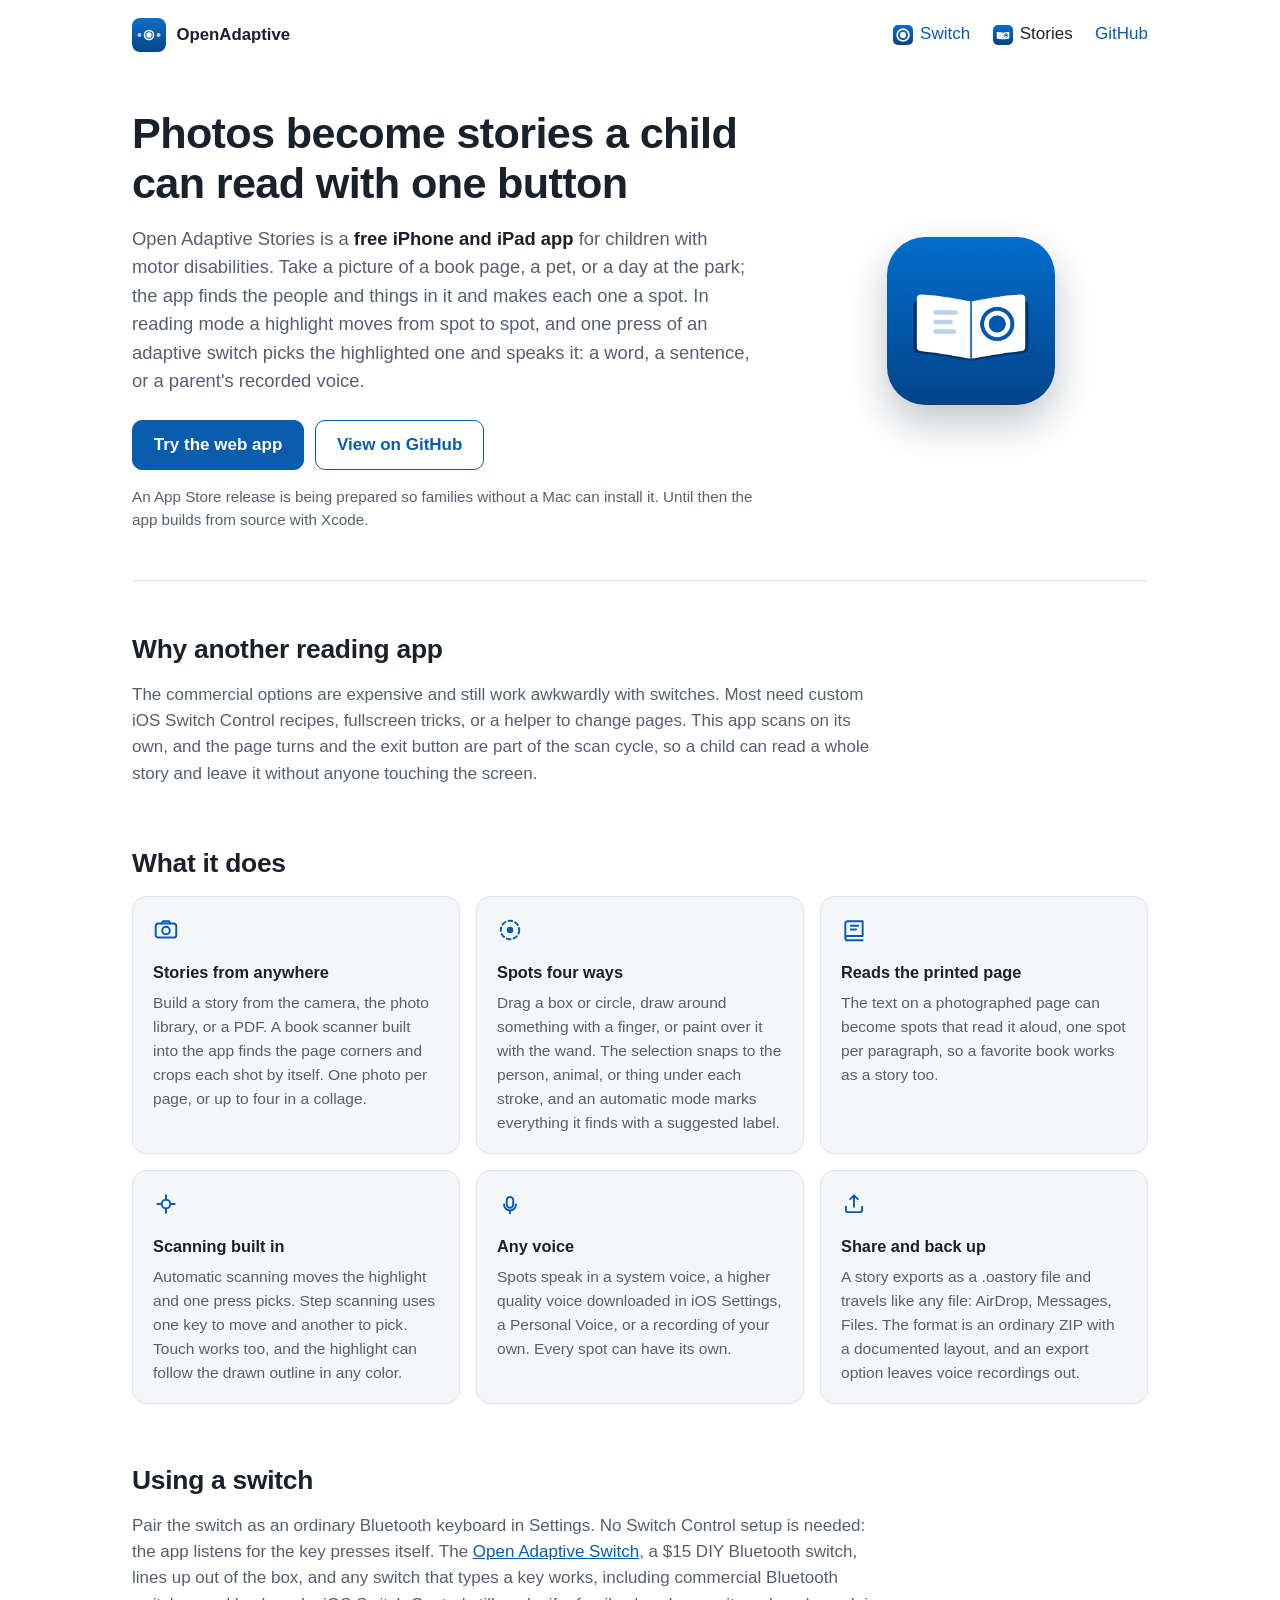
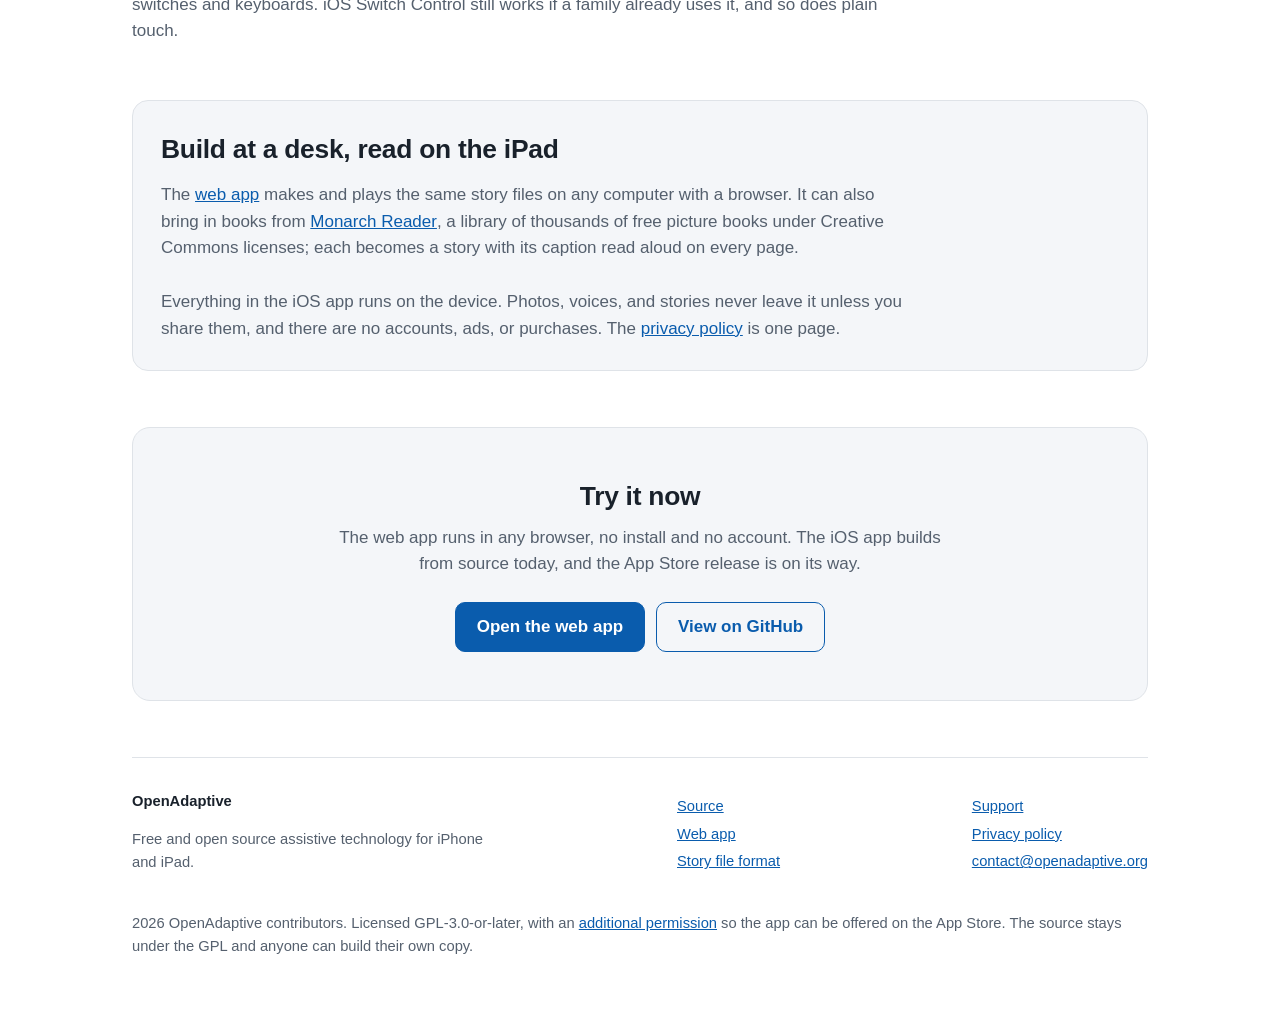
==== stories/index.html @ c59f686b "Open Adaptive site: home, switch and stories pages, hosted web app, privacy and support" ====
<!DOCTYPE html>
<html lang="en">
<head>
<meta charset="utf-8">
<meta name="viewport" content="width=device-width, initial-scale=1">
<title>Open Adaptive Stories: photos become stories a child can read with one button</title>
<meta name="description" content="Open Adaptive Stories is a free iPhone and iPad app that turns photos into stories a child with a motor disability can read on their own with an adaptive switch. A web app builds and plays the same stories in any browser.">
<link rel="canonical" href="https://openadaptive.org/stories/">
<link rel="stylesheet" href="/assets/site.css">
<link rel="icon" type="image/png" sizes="32x32" href="/assets/favicon-32.png">
<link rel="icon" type="image/svg+xml" href="/assets/logo.svg">
<link rel="apple-touch-icon" href="/assets/apple-touch-icon.png">
<meta property="og:type" content="website">
<meta property="og:site_name" content="OpenAdaptive">
<meta property="og:title" content="Open Adaptive Stories: photos become stories a child can read with one button">
<meta property="og:description" content="A free iPhone and iPad app that turns photos into stories a child with a motor disability can read on their own with an adaptive switch.">
<meta property="og:url" content="https://openadaptive.org/stories/">
<meta property="og:image" content="https://openadaptive.org/assets/og-image.png">
<meta name="twitter:card" content="summary_large_image">
<meta name="twitter:title" content="Open Adaptive Stories: photos become stories a child can read with one button">
<meta name="twitter:description" content="A free iPhone and iPad app that turns photos into stories a child with a motor disability can read on their own with an adaptive switch.">
<meta name="twitter:image" content="https://openadaptive.org/assets/og-image.png">
</head>
<body>
<a class="skip" href="#main">Skip to content</a>

<div class="shell">
  <header class="top">
    <img src="/assets/logo.svg" alt="" width="34" height="34">
    <a class="name" href="/">OpenAdaptive</a>
    <nav aria-label="Main">
      <a href="/switch/"><img src="/assets/switch-icon.png" alt="" width="20" height="20">Switch</a>
      <a href="/stories/" aria-current="page"><img src="/assets/stories-icon.png" alt="" width="20" height="20">Stories</a>
      <a href="https://github.com/mikavj/open-adaptive-stories">GitHub</a>
    </nav>
  </header>

  <main id="main">
    <div class="hero split">
      <div>
        <h1>Photos become stories a child can read with one button</h1>
        <p class="lede">Open Adaptive Stories is a <strong>free iPhone and
        iPad app</strong> for children with motor disabilities. Take a
        picture of a book page, a pet, or a day at the park; the app finds
        the people and things in it and makes each one a spot. In reading
        mode a highlight moves from spot to spot, and one press of an
        adaptive switch picks the highlighted one and speaks it: a word, a
        sentence, or a parent's recorded voice.</p>
        <div class="actions">
          <a class="btn" href="/stories/app/">Try the web app</a>
          <a class="btn ghost" href="https://github.com/mikavj/open-adaptive-stories">View on GitHub</a>
        </div>
        <p class="soon">An App Store release is being prepared so families
        without a Mac can install it. Until then the app builds from
        source with Xcode.</p>
      </div>
      <div>
        <img class="hero-icon" src="/assets/stories-icon.png" alt="The Open Adaptive Stories app icon, an open book with text lines on one page and a ring shaped spot on the other" width="168" height="168">
      </div>
    </div>

    <section aria-labelledby="why">
      <h2 id="why">Why another reading app</h2>
      <p class="sect-lede">The commercial options are expensive and still
      work awkwardly with switches. Most need custom iOS Switch Control
      recipes, fullscreen tricks, or a helper to change pages. This app
      scans on its own, and the page turns and the exit button are part of
      the scan cycle, so a child can read a whole story and leave it
      without anyone touching the screen.</p>
    </section>

    <section aria-labelledby="features">
      <h2 id="features">What it does</h2>
      <div class="features">
        <div class="feature">
          <svg width="26" height="26" viewBox="0 0 24 24" fill="none" stroke="currentColor" stroke-width="1.8" stroke-linecap="round" stroke-linejoin="round" aria-hidden="true"><rect x="2.5" y="6" width="19" height="13" rx="2.5"/><circle cx="12" cy="12.5" r="3.5"/><path d="M8 6l1.2-2h5.6L16 6"/></svg>
          <h3>Stories from anywhere</h3>
          <p>Build a story from the camera, the photo library, or a PDF.
          A book scanner built into the app finds the page corners and
          crops each shot by itself. One photo per page, or up to four in
          a collage.</p>
        </div>
        <div class="feature">
          <svg width="26" height="26" viewBox="0 0 24 24" fill="none" stroke="currentColor" stroke-width="1.8" stroke-linecap="round" stroke-linejoin="round" aria-hidden="true"><circle cx="12" cy="12" r="8.5" stroke-dasharray="3.4 3"/><circle cx="12" cy="12" r="3" fill="currentColor" stroke="none"/></svg>
          <h3>Spots four ways</h3>
          <p>Drag a box or circle, draw around something with a finger, or
          paint over it with the wand. The selection snaps to the person,
          animal, or thing under each stroke, and an automatic mode marks
          everything it finds with a suggested label.</p>
        </div>
        <div class="feature">
          <svg width="26" height="26" viewBox="0 0 24 24" fill="none" stroke="currentColor" stroke-width="1.8" stroke-linecap="round" stroke-linejoin="round" aria-hidden="true"><path d="M4 19.5V6a2 2 0 0 1 2-2h14v13.5H6a2 2 0 0 0-2 2zm0 0a2 2 0 0 0 2 2h14"/><path d="M9 8h7M9 11.5h5"/></svg>
          <h3>Reads the printed page</h3>
          <p>The text on a photographed page can become spots that read it
          aloud, one spot per paragraph, so a favorite book works as a
          story too.</p>
        </div>
        <div class="feature">
          <svg width="26" height="26" viewBox="0 0 24 24" fill="none" stroke="currentColor" stroke-width="1.8" stroke-linecap="round" stroke-linejoin="round" aria-hidden="true"><path d="M12 4v3M12 17v3M4 12h3M17 12h3"/><circle cx="12" cy="12" r="4"/></svg>
          <h3>Scanning built in</h3>
          <p>Automatic scanning moves the highlight and one press picks.
          Step scanning uses one key to move and another to pick. Touch
          works too, and the highlight can follow the drawn outline in any
          color.</p>
        </div>
        <div class="feature">
          <svg width="26" height="26" viewBox="0 0 24 24" fill="none" stroke="currentColor" stroke-width="1.8" stroke-linecap="round" stroke-linejoin="round" aria-hidden="true"><path d="M12 5.5a3 3 0 0 1 3 3v4a3 3 0 0 1-6 0v-4a3 3 0 0 1 3-3z"/><path d="M6.5 12.5a5.5 5.5 0 0 0 11 0M12 18v2.5"/></svg>
          <h3>Any voice</h3>
          <p>Spots speak in a system voice, a higher quality voice
          downloaded in iOS Settings, a Personal Voice, or a recording of
          your own. Every spot can have its own.</p>
        </div>
        <div class="feature">
          <svg width="26" height="26" viewBox="0 0 24 24" fill="none" stroke="currentColor" stroke-width="1.8" stroke-linecap="round" stroke-linejoin="round" aria-hidden="true"><path d="M12 14.5V4M12 4l-3.5 3.5M12 4l3.5 3.5"/><path d="M4.5 14.5v3a2 2 0 0 0 2 2h11a2 2 0 0 0 2-2v-3"/></svg>
          <h3>Share and back up</h3>
          <p>A story exports as a .oastory file and travels like any file:
          AirDrop, Messages, Files. The format is an ordinary ZIP with a
          documented layout, and an export option leaves voice recordings
          out.</p>
        </div>
      </div>
    </section>

    <section aria-labelledby="switch">
      <h2 id="switch">Using a switch</h2>
      <p class="sect-lede">Pair the switch as an ordinary Bluetooth
      keyboard in Settings. No Switch Control setup is needed: the app
      listens for the key presses itself. The
      <a href="/switch/">Open Adaptive Switch</a>, a $15 DIY Bluetooth
      switch, lines up out of the box, and any switch that types a key
      works, including commercial Bluetooth switches and keyboards. iOS
      Switch Control still works if a family already uses it, and so does
      plain touch.</p>
    </section>

    <section aria-labelledby="webapp">
      <div class="quiet">
        <h2 id="webapp">Build at a desk, read on the iPad</h2>
        <p class="sect-lede">The <a href="/stories/app/">web app</a> makes
        and plays the same story files on any computer with a browser. It
        can also bring in books from
        <a href="https://monarchreader.com">Monarch Reader</a>, a library
        of thousands of free picture books under Creative Commons
        licenses; each becomes a story with its caption read aloud on
        every page.</p>
        <p class="sect-lede" style="margin-bottom:0">Everything in the iOS
        app runs on the device. Photos, voices, and stories never leave it
        unless you share them, and there are no accounts, ads, or
        purchases. The <a href="/stories/privacy/">privacy policy</a> is
        one page.</p>
      </div>
    </section>

    <section class="cta" aria-labelledby="start">
      <h2 id="start">Try it now</h2>
      <p>The web app runs in any browser, no install and no account. The
      iOS app builds from source today, and the App Store release is on
      its way.</p>
      <div class="actions" style="justify-content:center">
        <a class="btn" href="/stories/app/">Open the web app</a>
        <a class="btn ghost" href="https://github.com/mikavj/open-adaptive-stories">View on GitHub</a>
      </div>
    </section>
  </main>

  <footer>
    <div class="cols">
      <div>
        <strong style="color:var(--fg)">OpenAdaptive</strong>
        <p style="max-width:24em">Free and open source assistive technology
        for iPhone and iPad.</p>
      </div>
      <ul>
        <li><a href="https://github.com/mikavj/open-adaptive-stories">Source</a></li>
        <li><a href="/stories/app/">Web app</a></li>
        <li><a href="https://github.com/mikavj/open-adaptive-stories/blob/main/docs/format.md">Story file format</a></li>
      </ul>
      <ul>
        <li><a href="/stories/support/">Support</a></li>
        <li><a href="/stories/privacy/">Privacy policy</a></li>
        <li><a href="mailto:contact@openadaptive.org">contact@openadaptive.org</a></li>
      </ul>
    </div>
    <p class="fine">2026 OpenAdaptive contributors. Licensed
    GPL-3.0-or-later, with an
    <a href="https://github.com/mikavj/open-adaptive-stories/blob/main/APP-STORE-EXCEPTION.txt">additional
    permission</a> so the app can be offered on the App Store. The source
    stays under the GPL and anyone can build their own copy.</p>
  </footer>
</div>

</body>
</html>
---- assets/site.css ----
:root {
  --bg: #ffffff; --fg: #19212b; --muted: #55606e;
  --accent: #0a5cad; --accent-fg: #ffffff;
  --card: #f4f6f9; --line: #dfe3e8; --frame: #10151c;
}
@media (prefers-color-scheme: dark) {
  :root {
    --bg: #14171a; --fg: #e8eaed; --muted: #9aa4b0;
    --accent: #4d9fe8; --accent-fg: #0d1117;
    --card: #1d2126; --line: #32383f; --frame: #000000;
  }
}
* { box-sizing: border-box; }
html { scroll-behavior: smooth; }
@media (prefers-reduced-motion: reduce) { html { scroll-behavior: auto; } }
body {
  margin: 0; background: var(--bg); color: var(--fg);
  font-family: -apple-system, BlinkMacSystemFont, "Segoe UI", Roboto, "Helvetica Neue", sans-serif;
  font-size: 17px; line-height: 1.55;
  -webkit-font-smoothing: antialiased;
}
.shell { max-width: 66rem; margin: 0 auto; padding: 0 1.25rem; }
.shell.narrow { max-width: 46rem; }
a { color: var(--accent); }
a:focus-visible, button:focus-visible, summary:focus-visible {
  outline: 3px solid var(--accent); outline-offset: 2px; border-radius: 4px;
}
.skip {
  position: absolute; left: -999px; top: 0; background: var(--accent);
  color: var(--accent-fg); padding: 0.5rem 1rem; z-index: 10;
}
.skip:focus { left: 0; }

.top { display: flex; align-items: center; gap: 0.65rem; padding: 1.1rem 0; flex-wrap: wrap; }
.top img { width: 34px; height: 34px; border-radius: 8px; }
.top .name { font-weight: 650; font-size: 1.05rem; color: var(--fg); text-decoration: none; }
.top nav { margin-left: auto; display: flex; align-items: center; gap: 1.4rem; }
.top nav a {
  text-decoration: none; font-weight: 500;
  display: inline-flex; align-items: center; gap: 0.45rem;
}
.top nav a img { width: 20px; height: 20px; border-radius: 5px; flex: none; }
.top nav a[aria-current="page"] { color: var(--fg); }

.hero { padding: 2.5rem 0 3rem; border-bottom: 1px solid var(--line); margin-bottom: 3rem; }
.hero.split { display: grid; grid-template-columns: 7fr 4fr; gap: 2.5rem; align-items: center; }
h1 { font-size: clamp(1.9rem, 4.5vw, 2.7rem); line-height: 1.15; margin: 0 0 1rem; letter-spacing: -0.015em; }
.lede { font-size: 1.15rem; color: var(--muted); margin: 0 0 1.5rem; max-width: 36em; }
.lede strong { color: var(--fg); font-weight: 600; }
.actions { display: flex; flex-wrap: wrap; gap: 0.7rem; align-items: center; }
.btn {
  display: inline-block; padding: 0.7rem 1.3rem; border-radius: 10px;
  border: 1.5px solid var(--accent); background: var(--accent);
  color: var(--accent-fg); text-decoration: none; font-weight: 600;
}
.btn.ghost { background: transparent; color: var(--accent); }
.soon { margin: 0.9rem 0 0; font-size: 0.95rem; color: var(--muted); }

.hero-icon { width: 168px; height: 168px; border-radius: 38px; box-shadow: 0 18px 40px rgba(10, 25, 45, 0.25); margin: 0 auto; display: block; }
.hero-photo {
  display: block; width: 100%; max-width: 380px; height: auto; margin: 0 auto;
  filter: drop-shadow(0 22px 26px rgba(5, 30, 70, 0.35));
}

section { margin: 0 0 3.5rem; }
h2 { font-size: 1.65rem; letter-spacing: -0.01em; margin: 0 0 0.75rem; }
h3 { font-size: 1.15rem; margin: 0 0 0.35rem; }
.sect-lede { color: var(--muted); max-width: 44em; margin: 0 0 1.75rem; }
.sect-lede a { font-weight: 500; }
.links { color: var(--muted); margin: 0 0 1.75rem; padding-left: 1.2rem; }
.links li { margin: 0.4rem 0; }
.links a { font-weight: 500; }

.apps { display: grid; grid-template-columns: repeat(auto-fit, minmax(19rem, 1fr)); gap: 1.25rem; }
.app-card {
  background: var(--card); border: 1px solid var(--line); border-radius: 18px;
  padding: 1.6rem; display: flex; flex-direction: column; gap: 0.4rem;
}
.app-card img { width: 64px; height: 64px; border-radius: 14px; margin-bottom: 0.6rem; }
.app-card h3 { font-size: 1.25rem; }
.app-card p { margin: 0 0 0.9rem; color: var(--muted); }
.app-card .actions { margin-top: auto; }
.app-card .btn { padding: 0.55rem 1.05rem; font-size: 0.97rem; }

.features { display: grid; grid-template-columns: repeat(auto-fit, minmax(16rem, 1fr)); gap: 1rem; }
.feature { background: var(--card); border: 1px solid var(--line); border-radius: 14px; padding: 1.25rem 1.25rem 1.1rem; }
.feature svg { color: var(--accent); margin-bottom: 0.55rem; }
.feature h3 { font-size: 1.02rem; margin: 0 0 0.35rem; }
.feature p { margin: 0; color: var(--muted); font-size: 0.97rem; }

.quiet { background: var(--card); border: 1px solid var(--line); border-radius: 16px; padding: 1.75rem; }
.quiet p:last-child { margin-bottom: 0; }

.contact { background: var(--card); border: 1px solid var(--line); border-radius: 16px; padding: 1.5rem 1.5rem 1.4rem; }
.contact p { color: var(--muted); }
.contact .btn { margin: 0.4rem 0.4rem 0.2rem 0; }

.faq details { border-bottom: 1px solid var(--line); padding: 0.35rem 0; }
.faq summary {
  cursor: pointer; font-weight: 600; padding: 0.55rem 0; list-style: none;
  display: flex; justify-content: space-between; align-items: center; gap: 1rem;
}
.faq summary::-webkit-details-marker { display: none; }
.faq summary::after { content: "+"; color: var(--accent); font-size: 1.3rem; font-weight: 400; flex: none; }
.faq details[open] summary::after { content: "\2212"; }
.faq details p, .faq details li { color: var(--muted); max-width: 46em; }
.faq details p { margin: 0 0 0.9rem; }
.faq details ul { margin: 0 0 0.9rem; padding-left: 1.2rem; }

.cta { text-align: center; padding: 3rem 1.5rem; background: var(--card); border: 1px solid var(--line); border-radius: 18px; }
.cta h2 { margin-bottom: 0.5rem; }
.cta p { color: var(--muted); margin: 0 auto 1.5rem; max-width: 36em; }

.page-title { font-size: 2rem; letter-spacing: -0.015em; margin: 1.75rem 0 0.35rem; }
.date { color: var(--muted); margin: 0 0 1.5rem; }
main.doc h2 { font-size: 1.25rem; margin: 2rem 0 0.5rem; }
main.doc p { margin: 0.6rem 0; }

footer { border-top: 1px solid var(--line); margin-top: 3.5rem; padding: 2rem 0 2.5rem; color: var(--muted); font-size: 0.92rem; }
footer .cols { display: flex; flex-wrap: wrap; gap: 1rem 3rem; justify-content: space-between; align-items: flex-start; }
footer ul { list-style: none; margin: 0; padding: 0; }
footer li { margin: 0.3rem 0; }
footer .fine { margin-top: 1.5rem; }

@media (max-width: 760px) {
  .hero.split { grid-template-columns: 1fr; gap: 2rem; }
  .hero-icon { width: 128px; height: 128px; border-radius: 29px; }
}
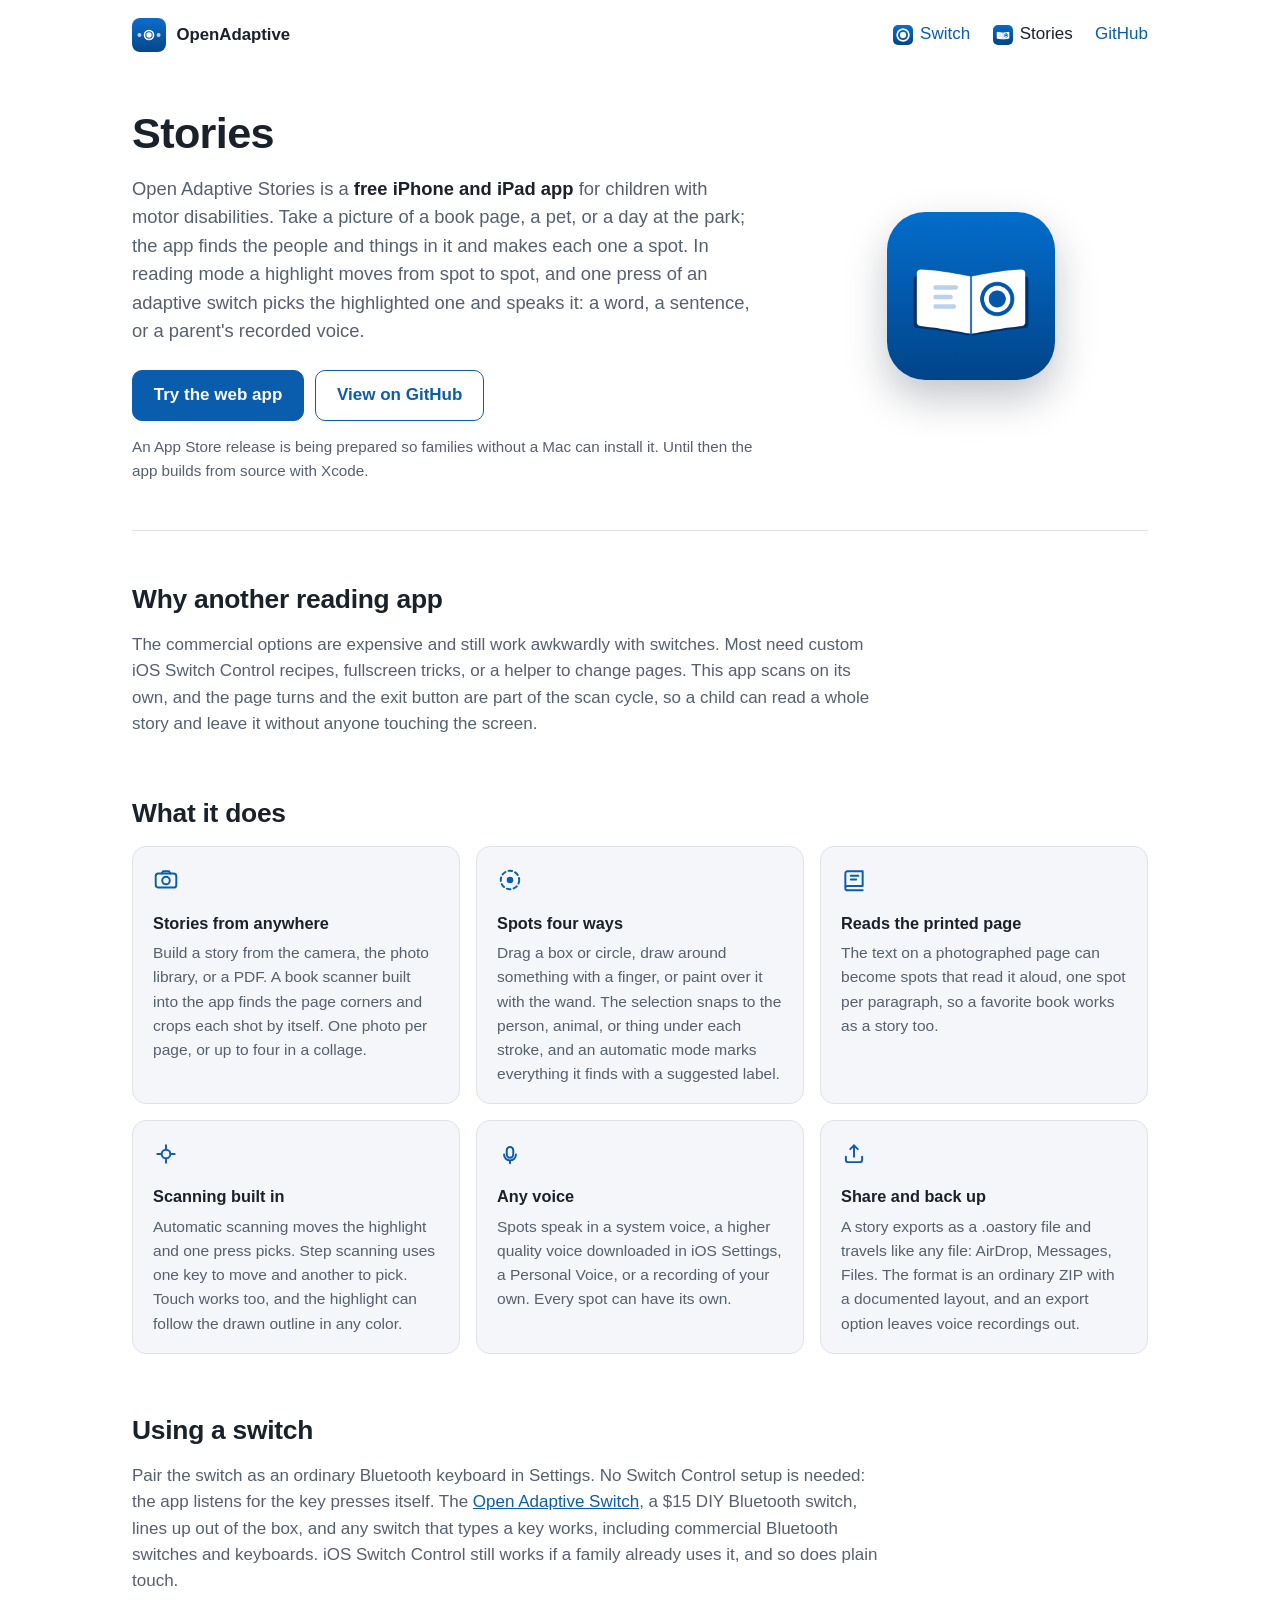
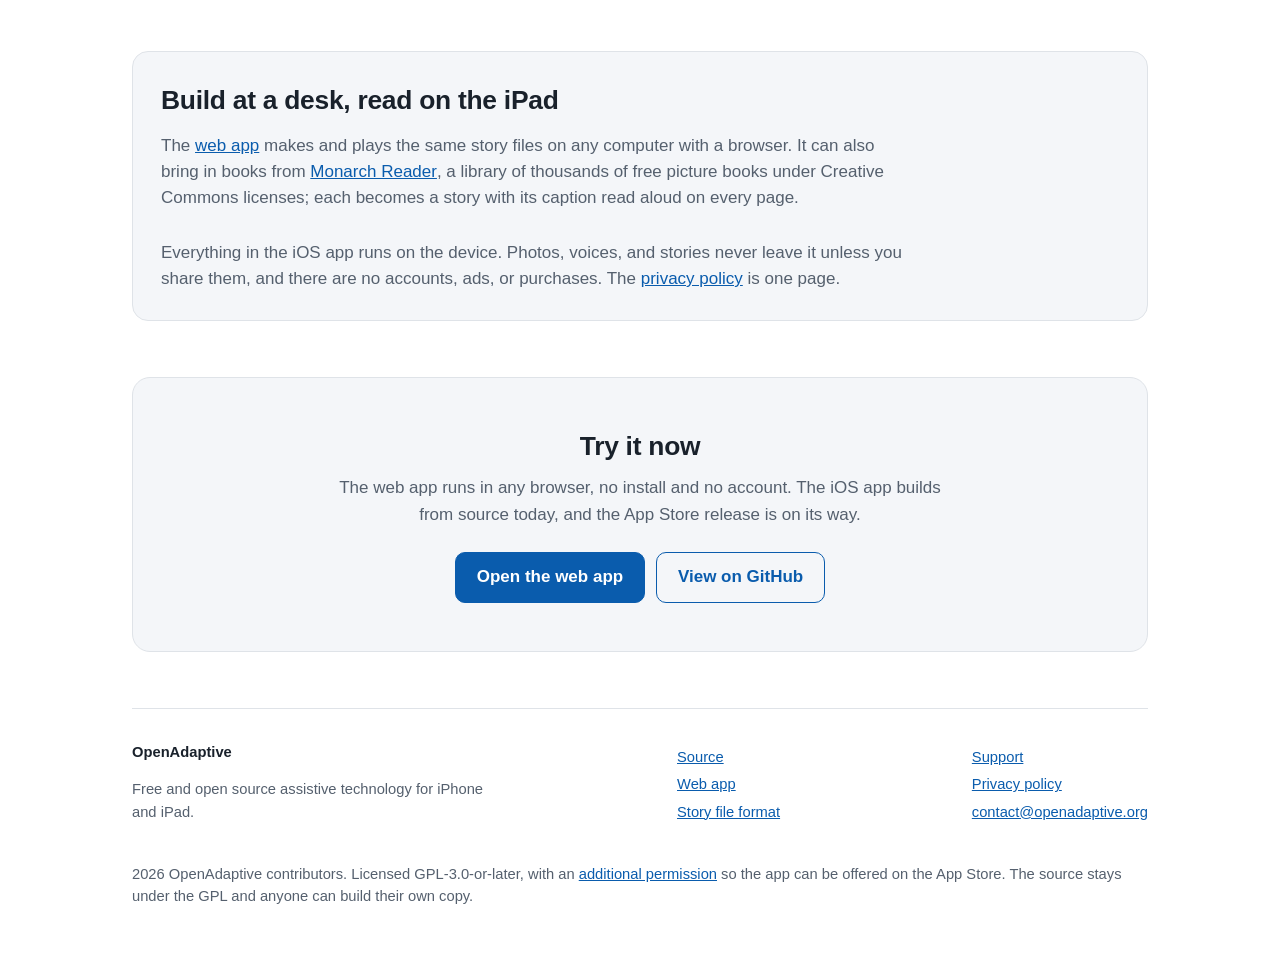
==== commit 2b3ced1a: "Merge switch site onto openadaptive.org, App Store launch updates" ====
--- a/stories/index.html
+++ b/stories/index.html
@@ -38,7 +38,7 @@
   <main id="main">
     <div class="hero split">
       <div>
-        <h1>Photos become stories a child can read with one button</h1>
+        <h1>Stories</h1>
         <p class="lede">Open Adaptive Stories is a <strong>free iPhone and
         iPad app</strong> for children with motor disabilities. Take a
         picture of a book page, a pet, or a day at the park; the app finds
--- a/assets/site.css
+++ b/assets/site.css
@@ -61,6 +61,19 @@
   display: block; width: 100%; max-width: 380px; height: auto; margin: 0 auto;
   filter: drop-shadow(0 22px 26px rgba(5, 30, 70, 0.35));
 }
+.phone {
+  border: 9px solid var(--frame); border-radius: 2.6rem; overflow: hidden;
+  background: #000; box-shadow: 0 22px 45px rgba(10, 25, 45, 0.28);
+}
+.phone img { display: block; width: 100%; height: auto; }
+.hero-visual { position: relative; max-width: 280px; margin: 0 auto; }
+.hero-visual .overlay {
+  position: absolute; left: -21%; bottom: -4%; width: 74%; height: auto;
+  filter: drop-shadow(0 14px 18px rgba(5, 30, 70, 0.45));
+}
+.split { display: grid; grid-template-columns: 4fr 7fr; gap: 2.5rem; align-items: center; }
+.split .phone { max-width: 250px; margin: 0 auto; }
+.btn.soon-tag { background: transparent; border-color: var(--line); color: var(--muted); cursor: default; }
 
 section { margin: 0 0 3.5rem; }
 h2 { font-size: 1.65rem; letter-spacing: -0.01em; margin: 0 0 0.75rem; }
@@ -123,6 +136,8 @@
 footer .fine { margin-top: 1.5rem; }
 
 @media (max-width: 760px) {
-  .hero.split { grid-template-columns: 1fr; gap: 2rem; }
+  .hero.split, .split { grid-template-columns: 1fr; gap: 2rem; }
+  .split .phone { order: 2; }
   .hero-icon { width: 128px; height: 128px; border-radius: 29px; }
+  .hero-visual { max-width: 230px; }
 }
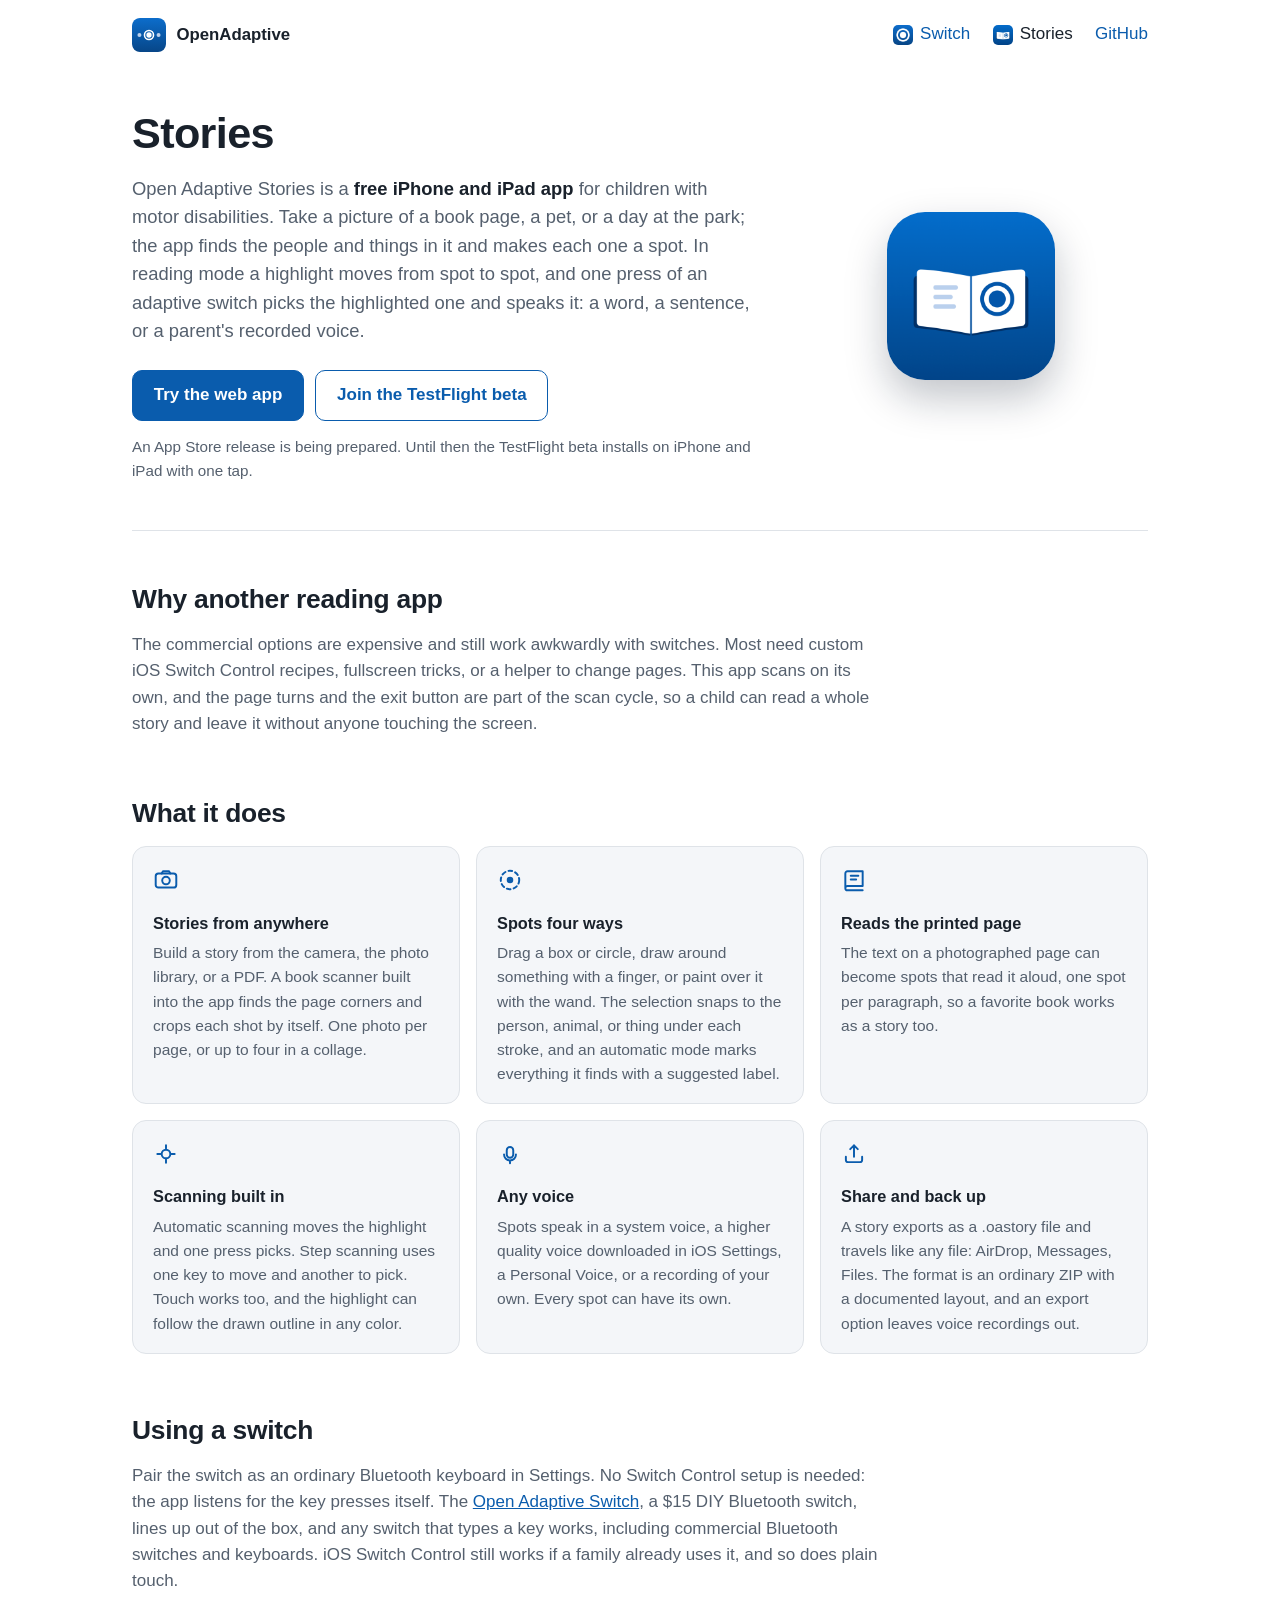
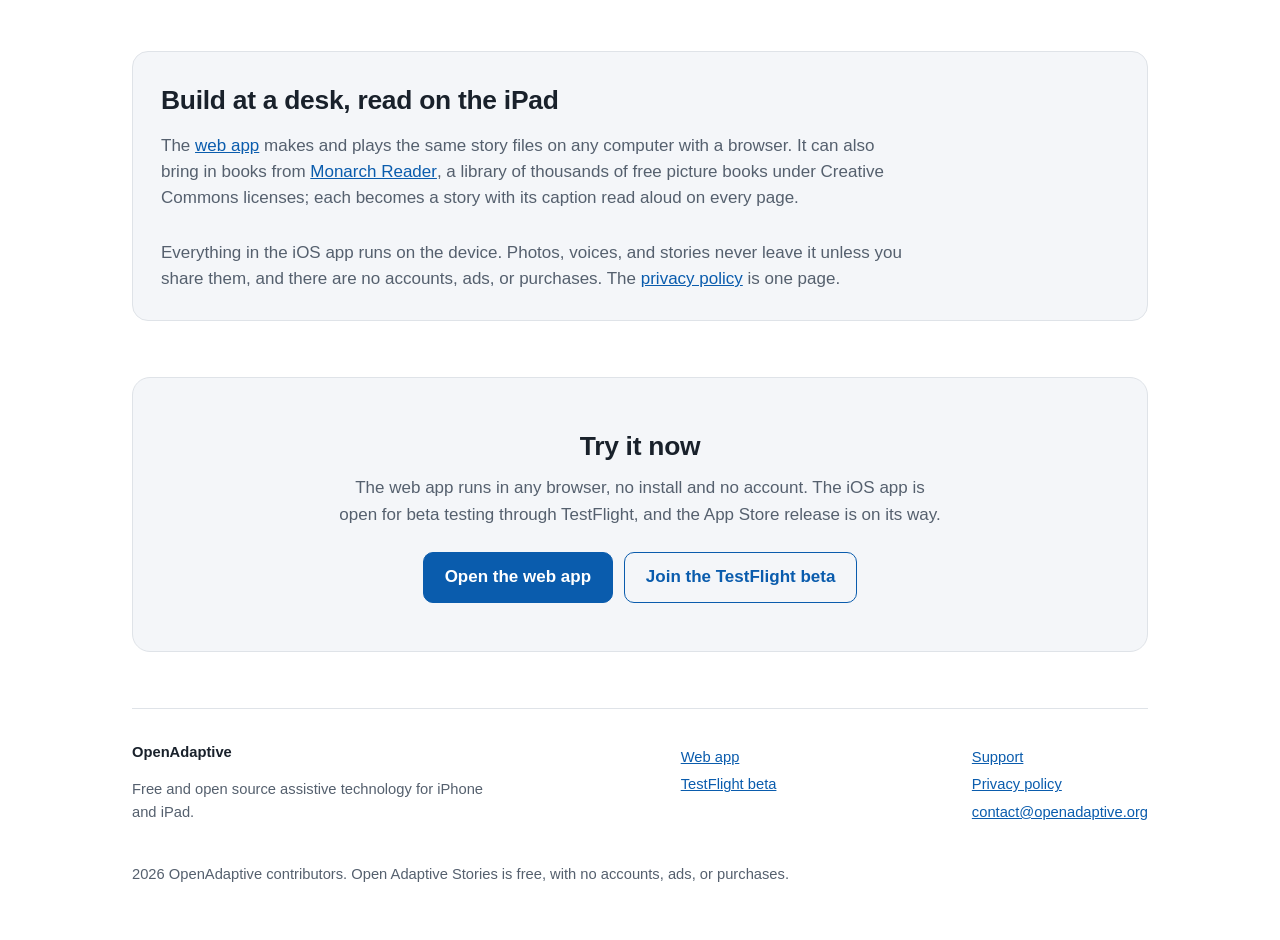
==== commit a502d08d: "Point stories page at the TestFlight beta" ====
--- a/stories/index.html
+++ b/stories/index.html
@@ -31,7 +31,7 @@
     <nav aria-label="Main">
       <a href="/switch/"><img src="/assets/switch-icon.png" alt="" width="20" height="20">Switch</a>
       <a href="/stories/" aria-current="page"><img src="/assets/stories-icon.png" alt="" width="20" height="20">Stories</a>
-      <a href="https://github.com/mikavj/open-adaptive-stories">GitHub</a>
+      <a href="https://github.com/mikavj">GitHub</a>
     </nav>
   </header>
 
@@ -48,11 +48,11 @@
         sentence, or a parent's recorded voice.</p>
         <div class="actions">
           <a class="btn" href="/stories/app/">Try the web app</a>
-          <a class="btn ghost" href="https://github.com/mikavj/open-adaptive-stories">View on GitHub</a>
+          <a class="btn ghost" href="https://testflight.apple.com/join/khEAMtPp">Join the TestFlight beta</a>
         </div>
-        <p class="soon">An App Store release is being prepared so families
-        without a Mac can install it. Until then the app builds from
-        source with Xcode.</p>
+        <p class="soon">An App Store release is being prepared. Until
+        then the TestFlight beta installs on iPhone and iPad with one
+        tap.</p>
       </div>
       <div>
         <img class="hero-icon" src="/assets/stories-icon.png" alt="The Open Adaptive Stories app icon, an open book with text lines on one page and a ring shaped spot on the other" width="168" height="168">
@@ -154,11 +154,11 @@
     <section class="cta" aria-labelledby="start">
       <h2 id="start">Try it now</h2>
       <p>The web app runs in any browser, no install and no account. The
-      iOS app builds from source today, and the App Store release is on
-      its way.</p>
+      iOS app is open for beta testing through TestFlight, and the App
+      Store release is on its way.</p>
       <div class="actions" style="justify-content:center">
         <a class="btn" href="/stories/app/">Open the web app</a>
-        <a class="btn ghost" href="https://github.com/mikavj/open-adaptive-stories">View on GitHub</a>
+        <a class="btn ghost" href="https://testflight.apple.com/join/khEAMtPp">Join the TestFlight beta</a>
       </div>
     </section>
   </main>
@@ -171,9 +171,8 @@
         for iPhone and iPad.</p>
       </div>
       <ul>
-        <li><a href="https://github.com/mikavj/open-adaptive-stories">Source</a></li>
         <li><a href="/stories/app/">Web app</a></li>
-        <li><a href="https://github.com/mikavj/open-adaptive-stories/blob/main/docs/format.md">Story file format</a></li>
+        <li><a href="https://testflight.apple.com/join/khEAMtPp">TestFlight beta</a></li>
       </ul>
       <ul>
         <li><a href="/stories/support/">Support</a></li>
@@ -181,11 +180,8 @@
         <li><a href="mailto:contact@openadaptive.org">contact@openadaptive.org</a></li>
       </ul>
     </div>
-    <p class="fine">2026 OpenAdaptive contributors. Licensed
-    GPL-3.0-or-later, with an
-    <a href="https://github.com/mikavj/open-adaptive-stories/blob/main/APP-STORE-EXCEPTION.txt">additional
-    permission</a> so the app can be offered on the App Store. The source
-    stays under the GPL and anyone can build their own copy.</p>
+    <p class="fine">2026 OpenAdaptive contributors. Open Adaptive Stories
+    is free, with no accounts, ads, or purchases.</p>
   </footer>
 </div>
 
--- a/assets/site.css
+++ b/assets/site.css
@@ -74,6 +74,8 @@
 .split { display: grid; grid-template-columns: 4fr 7fr; gap: 2.5rem; align-items: center; }
 .split .phone { max-width: 250px; margin: 0 auto; }
 .btn.soon-tag { background: transparent; border-color: var(--line); color: var(--muted); cursor: default; }
+.appstore-badge { display: block; width: 152.6px; height: 51px; }
+.actions a:has(.appstore-badge) { display: block; flex: none; border-radius: 12px; }
 
 section { margin: 0 0 3.5rem; }
 h2 { font-size: 1.65rem; letter-spacing: -0.01em; margin: 0 0 0.75rem; }
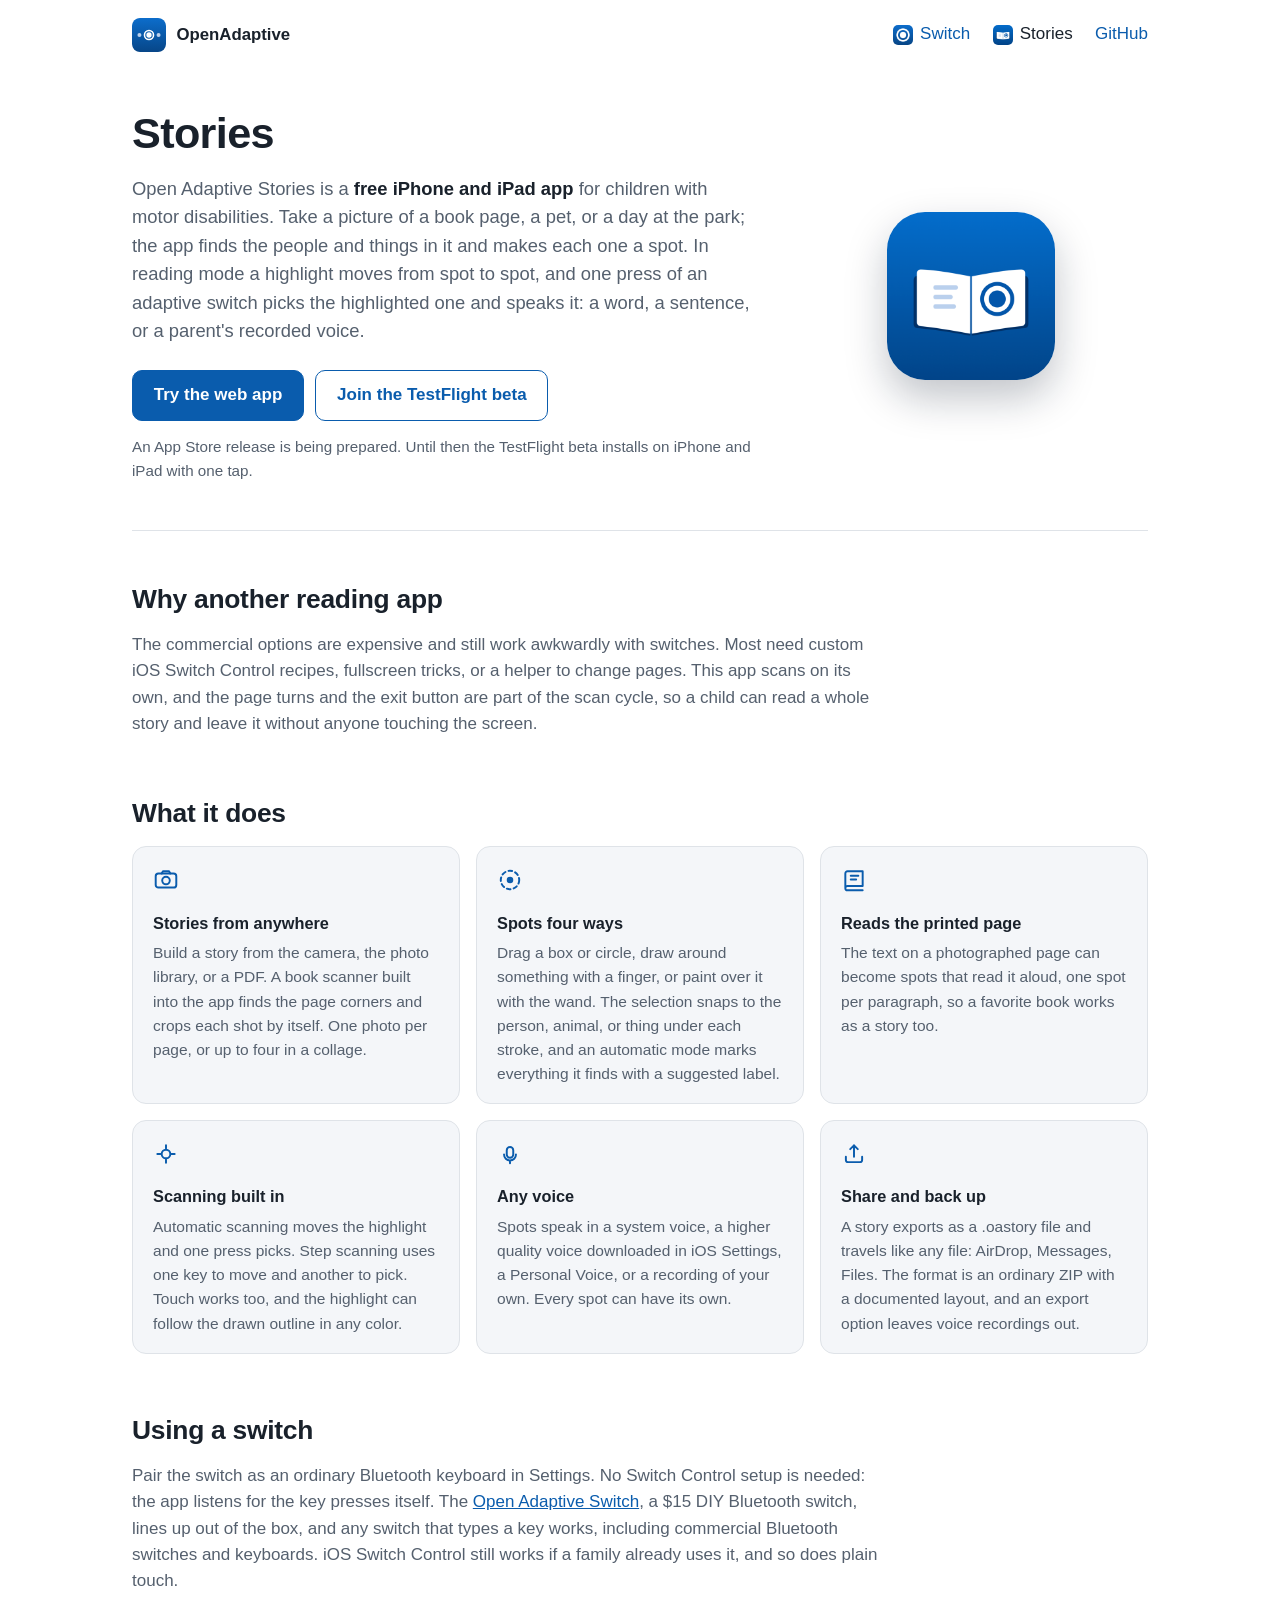
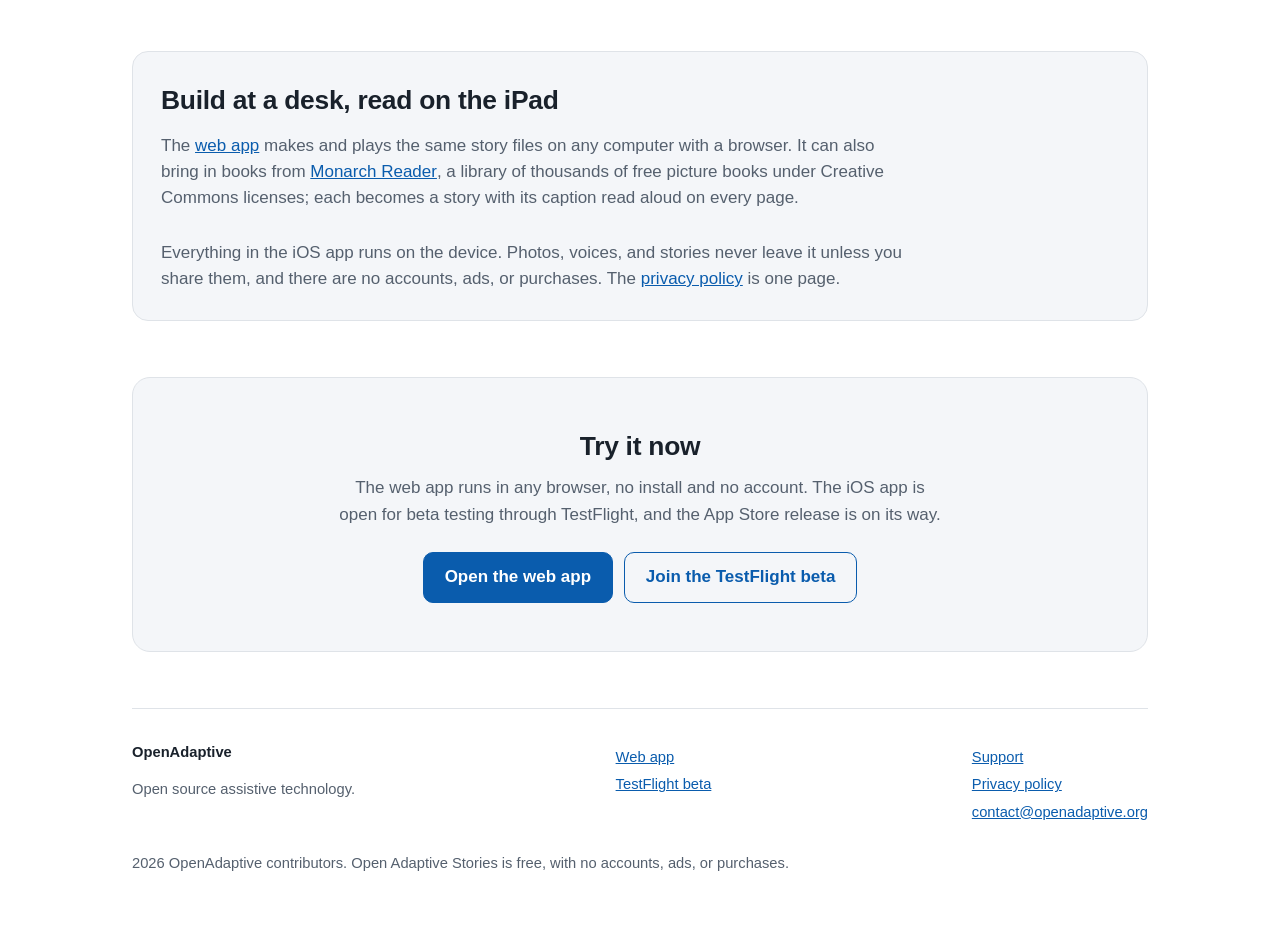
==== commit c604b0a5: "Add concepts pages with the Interactive Dollhouse, new mission line, remove links to the removed rep" ====
--- a/stories/index.html
+++ b/stories/index.html
@@ -167,8 +167,7 @@
     <div class="cols">
       <div>
         <strong style="color:var(--fg)">OpenAdaptive</strong>
-        <p style="max-width:24em">Free and open source assistive technology
-        for iPhone and iPad.</p>
+        <p style="max-width:24em">Open source assistive technology.</p>
       </div>
       <ul>
         <li><a href="/stories/app/">Web app</a></li>
